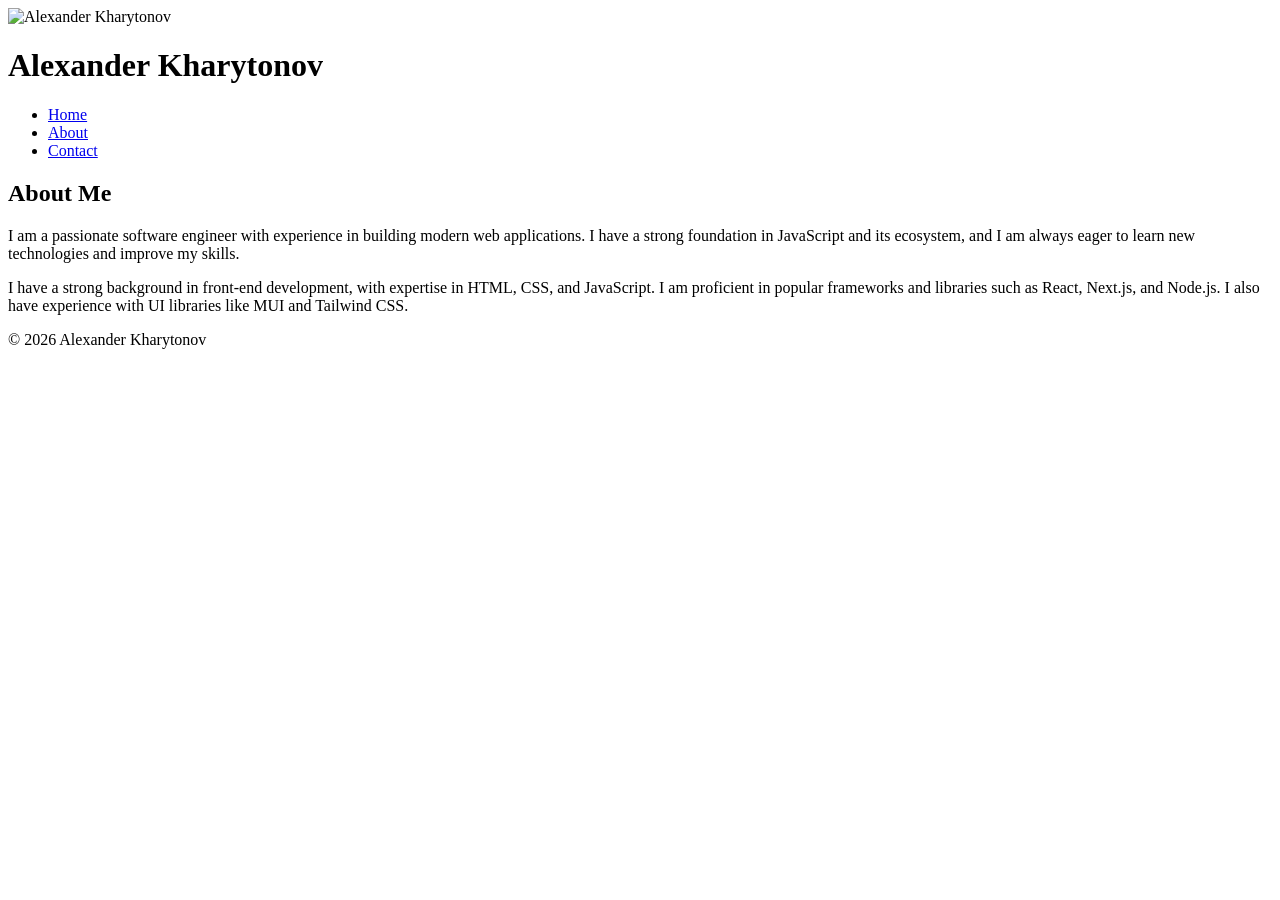
==== about.html @ a63f9db3 "Init" ====
<!doctype html>
<html lang="en">
  <head>
    <meta charset="UTF-8" />
    <meta name="author" content="Alexander Kharytonov" />
    <meta name="viewport" content="width=device-width, initial-scale=1.0" />
    <title>Alexander Kharytonov - About</title>
  </head>
  <body>
    <header>
      <img
        src="https://avatars.githubusercontent.com/u/14369174?v=4"
        alt="Alexander Kharytonov"
        width="100"
        height="100"
      />
      <h1>Alexander Kharytonov</h1>
    </header>
    <nav>
      <ul>
        <li><a href="./index.html">Home</a></li>
        <li><a href="./about.html">About</a></li>
        <li><a href="./contact.html">Contact</a></li>
      </ul>
    </nav>
    <main>
      <section>
        <h2>About Me</h2>
        <p>
          I am a passionate software engineer with experience in building modern
          web applications. I have a strong foundation in JavaScript and its
          ecosystem, and I am always eager to learn new technologies and improve
          my skills.
        </p>
        <p>
          I have a strong background in front-end development, with expertise in
          HTML, CSS, and JavaScript. I am proficient in popular frameworks and
          libraries such as React, Next.js, and Node.js. I also have experience
          with UI libraries like MUI and Tailwind CSS.
        </p>
      </section>
    </main>
    <footer>
      <p>&copy; 2026 Alexander Kharytonov</p>
    </footer>
  </body>
</html>
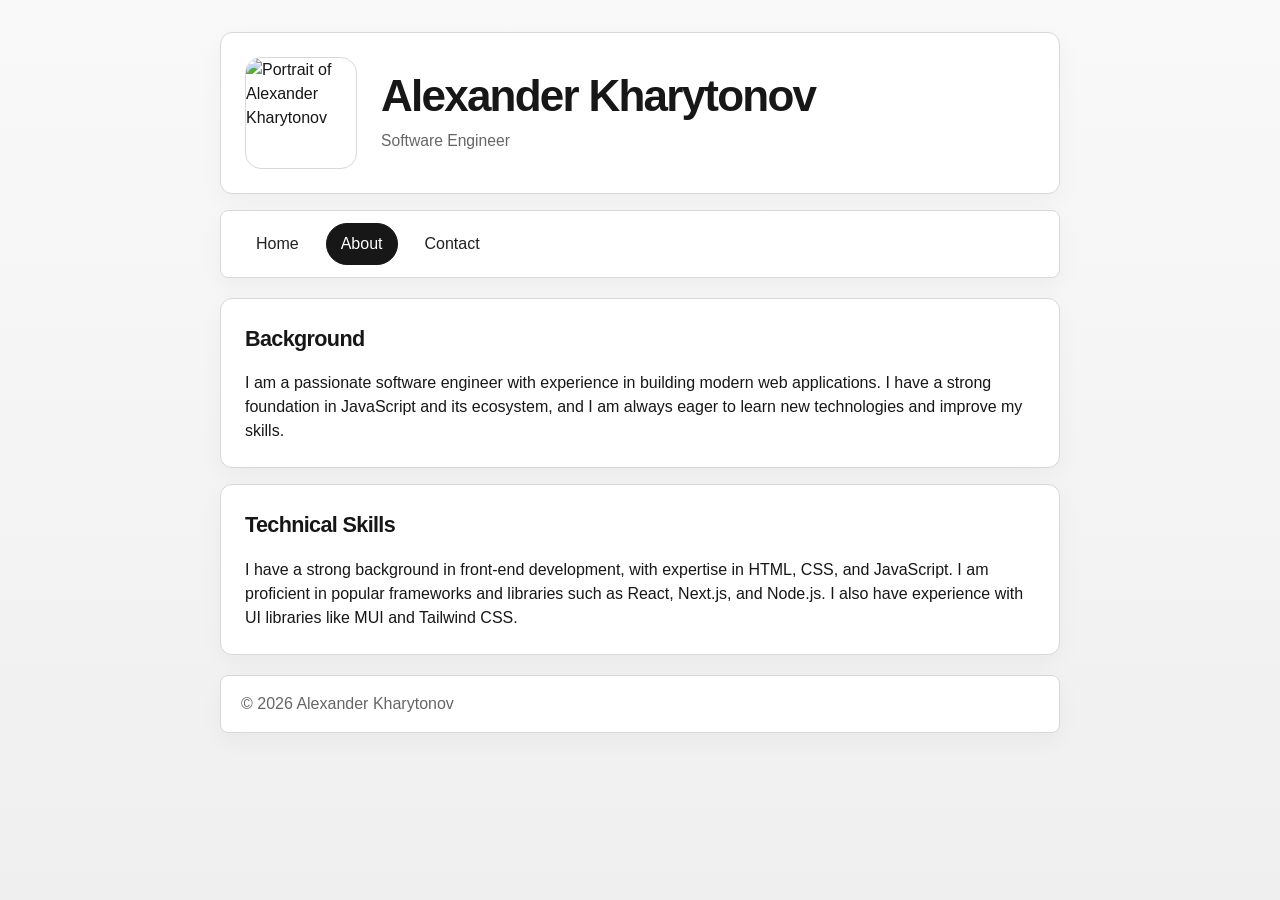
==== commit 57f64f3e: "Update stylesheet" ====
--- a/about.html
+++ b/about.html
@@ -3,35 +3,63 @@
   <head>
     <meta charset="UTF-8" />
     <meta name="author" content="Alexander Kharytonov" />
+    <meta
+      name="description"
+      content="WBS | About Alexander Kharytonov, software engineer."
+    />
     <meta name="viewport" content="width=device-width, initial-scale=1.0" />
-    <title>Alexander Kharytonov - About</title>
+    <link rel="preconnect" href="https://fonts.googleapis.com" />
+    <link rel="preconnect" href="https://fonts.gstatic.com" crossorigin />
+    <link
+      href="https://fonts.googleapis.com/css2?family=Google+Sans:wght@400;500;700&display=swap"
+      rel="stylesheet"
+    />
+    <link rel="stylesheet" href="./styles.css" />
+    <title>WBS | Alexander Kharytonov - About</title>
   </head>
-  <body>
-    <header>
-      <img
-        src="https://avatars.githubusercontent.com/u/14369174?v=4"
-        alt="Alexander Kharytonov"
-        width="100"
-        height="100"
-      />
-      <h1>Alexander Kharytonov</h1>
+  <body class="page">
+    <header class="site-header">
+      <figure class="site-header__figure">
+        <img
+          src="https://avatars.githubusercontent.com/u/14369174?v=4"
+          alt="Portrait of Alexander Kharytonov"
+          width="100"
+          height="100"
+          class="site-header__image"
+        />
+      </figure>
+      <div class="site-header__content">
+        <h1 class="site-header__title">Alexander Kharytonov</h1>
+        <p class="site-header__subtitle">Software Engineer</p>
+      </div>
     </header>
-    <nav>
-      <ul>
-        <li><a href="./index.html">Home</a></li>
-        <li><a href="./about.html">About</a></li>
-        <li><a href="./contact.html">Contact</a></li>
+    <nav class="site-nav">
+      <ul class="nav-list">
+        <li class="nav-list__item">
+          <a class="nav-list__link" href="./index.html">Home</a>
+        </li>
+        <li class="nav-list__item">
+          <a class="nav-list__link nav-list__link--active" href="./about.html"
+            >About</a
+          >
+        </li>
+        <li class="nav-list__item">
+          <a class="nav-list__link" href="./contact.html">Contact</a>
+        </li>
       </ul>
     </nav>
-    <main>
-      <section>
-        <h2>About Me</h2>
+    <main class="site-main">
+      <section class="site-section">
+        <h2 class="site-section__title">Background</h2>
         <p>
           I am a passionate software engineer with experience in building modern
           web applications. I have a strong foundation in JavaScript and its
           ecosystem, and I am always eager to learn new technologies and improve
           my skills.
         </p>
+      </section>
+      <section class="site-section">
+        <h2 class="site-section__title">Technical Skills</h2>
         <p>
           I have a strong background in front-end development, with expertise in
           HTML, CSS, and JavaScript. I am proficient in popular frameworks and
@@ -40,7 +68,7 @@
         </p>
       </section>
     </main>
-    <footer>
+    <footer class="site-footer">
       <p>&copy; 2026 Alexander Kharytonov</p>
     </footer>
   </body>
--- a/styles.css
+++ b/styles.css
@@ -0,0 +1,309 @@
+:root {
+  --color-background: #efefef;
+  --color-surface: #ffffff;
+  --color-surface-muted: #f5f5f5;
+  --color-text: #171717;
+  --color-text-muted: #666666;
+  --color-border: #d8d8d8;
+  --color-accent: #202020;
+  --color-accent-dark: #000000;
+  --shadow-soft: 0 8px 24px rgba(0, 0, 0, 0.04);
+  --radius-large: 12px;
+  --radius-medium: 8px;
+  --radius-small: 4px;
+}
+
+*,
+*::before,
+*::after {
+  box-sizing: border-box;
+}
+
+html {
+  font-size: 16px;
+}
+
+body {
+  margin: 0;
+  min-height: 100vh;
+  padding: 32px 20px 48px;
+  font-family: "Google Sans", "Google Sans Text", Arial, sans-serif;
+  line-height: 1.5;
+  color: var(--color-text);
+  background: linear-gradient(180deg, #f9f9f9 0%, var(--color-background) 100%);
+}
+
+img {
+  display: block;
+  max-width: 100%;
+}
+
+a {
+  color: var(--color-accent);
+  text-decoration-thickness: 0.08em;
+  text-underline-offset: 0.2em;
+}
+
+a:hover,
+a:focus {
+  color: var(--color-accent-dark);
+}
+
+.page {
+  max-width: 880px;
+  margin: 0 auto;
+}
+
+.site-header,
+.site-nav,
+.site-section,
+.site-footer {
+  background-color: var(--color-surface);
+  border: 1px solid var(--color-border);
+  box-shadow: var(--shadow-soft);
+}
+
+.site-header {
+  display: flex;
+  align-items: center;
+  gap: 24px;
+  padding: 24px;
+  border-radius: var(--radius-large);
+}
+
+.site-header__figure {
+  margin: 0;
+  flex-shrink: 0;
+}
+
+.site-header__image {
+  width: 112px;
+  height: 112px;
+  border-radius: 16px;
+  object-fit: cover;
+  border: 1px solid var(--color-border);
+}
+
+.site-header__title {
+  margin: 0;
+  font-size: clamp(2rem, 4vw, 2.75rem);
+  line-height: 1.05;
+  letter-spacing: -0.04em;
+}
+
+.site-header__subtitle {
+  margin: 10px 0 0;
+  color: var(--color-text-muted);
+  font-size: 0.98rem;
+}
+
+.site-nav {
+  margin-top: 16px;
+  padding: 12px 20px;
+  border-radius: var(--radius-medium);
+}
+
+.nav-list,
+.skill-list,
+.profile-list {
+  margin: 0;
+  padding: 0;
+  list-style: none;
+}
+
+.nav-list {
+  display: flex;
+  flex-wrap: wrap;
+  gap: 12px;
+}
+
+.nav-list__link {
+  display: inline-block;
+  padding: 8px 14px;
+  border: 1px solid transparent;
+  border-radius: 999px;
+  background-color: transparent;
+  text-decoration: none;
+  font-weight: 500;
+  transition:
+    border-color 0.2s ease,
+    background-color 0.2s ease;
+}
+
+.nav-list__link:hover,
+.nav-list__link:focus {
+  border-color: var(--color-border);
+  background-color: var(--color-surface-muted);
+}
+
+.nav-list__link--active {
+  border-color: var(--color-text);
+  background-color: var(--color-text);
+  color: var(--color-surface);
+}
+
+.nav-list__link--active:hover,
+.nav-list__link--active:focus {
+  border-color: var(--color-text);
+  background-color: var(--color-text);
+  color: var(--color-surface);
+}
+
+.site-main {
+  margin-top: 20px;
+  display: grid;
+  gap: 16px;
+}
+
+.site-section {
+  padding: 24px;
+  border-radius: var(--radius-large);
+}
+
+.site-section__title {
+  margin-top: 0;
+  margin-bottom: 14px;
+  font-size: 1.35rem;
+  letter-spacing: -0.03em;
+}
+
+.site-section p:last-child,
+.site-section ul:last-child,
+.site-section address:last-child,
+.site-section form:last-child {
+  margin-bottom: 0;
+}
+
+.skill-list,
+.profile-list {
+  display: grid;
+  gap: 10px;
+}
+
+.skill-list {
+  grid-template-columns: repeat(auto-fit, minmax(220px, 1fr));
+}
+
+.skill-list__item,
+.profile-list__item {
+  padding: 12px 14px;
+  border: 1px solid var(--color-border);
+  border-radius: var(--radius-small);
+  background-color: #fafafa;
+}
+
+.contact-details {
+  margin-bottom: 20px;
+  font-style: normal;
+}
+
+.contact-details p {
+  margin: 0;
+}
+
+.contact-form {
+  display: grid;
+  gap: 16px;
+}
+
+.contact-form__group {
+  margin: 0;
+  padding: 20px;
+  border: 1px solid var(--color-border);
+  border-radius: var(--radius-medium);
+  background-color: #fcfcfc;
+}
+
+.contact-form__legend {
+  padding: 0 8px;
+  font-weight: 700;
+}
+
+.contact-form__field {
+  display: grid;
+  gap: 8px;
+}
+
+.contact-form__field + .contact-form__field {
+  margin-top: 16px;
+}
+
+.contact-form label {
+  font-weight: 600;
+}
+
+.contact-form input,
+.contact-form select,
+.contact-form textarea {
+  width: 100%;
+  padding: 11px 13px;
+  font: inherit;
+  color: inherit;
+  background-color: var(--color-surface);
+  border: 1px solid var(--color-border);
+  border-radius: var(--radius-small);
+}
+
+.contact-form textarea {
+  min-height: 140px;
+  resize: vertical;
+}
+
+.button {
+  justify-self: start;
+  padding: 11px 20px;
+  border: 0;
+  border-radius: 999px;
+  font: inherit;
+  font-weight: 600;
+  color: #fff;
+  background-color: var(--color-accent);
+  cursor: pointer;
+  box-shadow: none;
+}
+
+.button:hover,
+.button:focus {
+  background-color: var(--color-accent-dark);
+}
+
+.site-footer {
+  margin-top: 20px;
+  padding: 16px 20px;
+  border-radius: var(--radius-medium);
+  color: var(--color-text-muted);
+}
+
+.site-footer p {
+  margin: 0;
+}
+
+@media (max-width: 640px) {
+  body {
+    padding: 20px 14px 32px;
+  }
+
+  .site-header,
+  .site-section {
+    padding: 20px;
+  }
+
+  .site-header {
+    flex-direction: column;
+    align-items: flex-start;
+  }
+
+  .site-nav {
+    padding: 14px 16px;
+  }
+
+  .nav-list {
+    flex-direction: column;
+  }
+
+  .nav-list__link,
+  .button {
+    width: 100%;
+    text-align: center;
+  }
+}
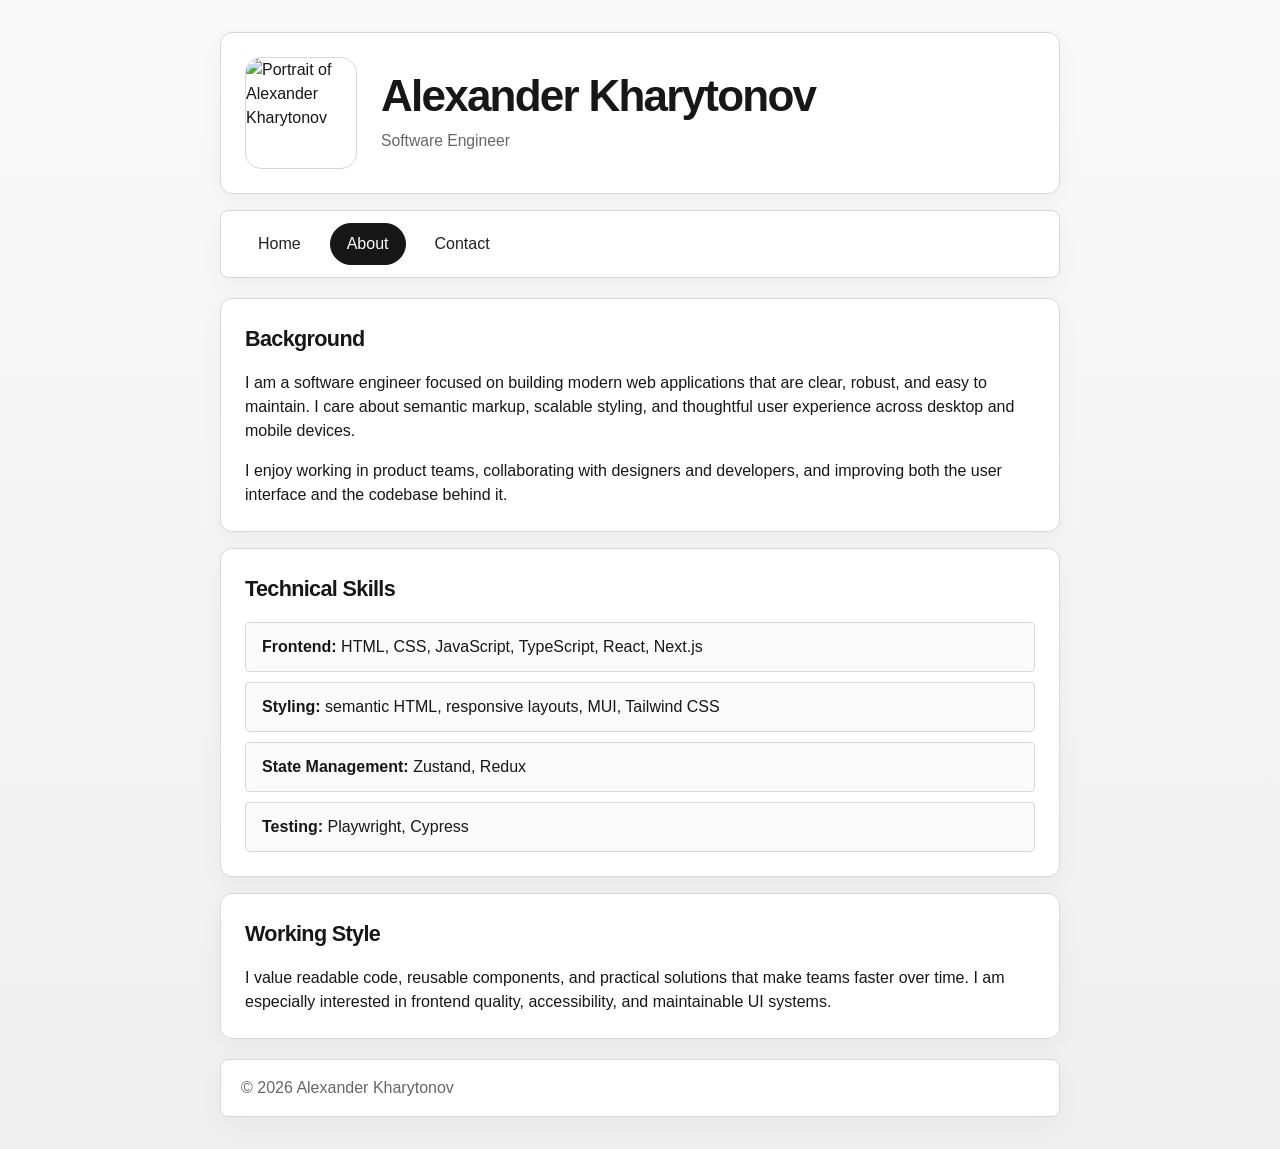
==== commit eb8723b6: "Update stylesheet" ====
--- a/about.html
+++ b/about.html
@@ -23,8 +23,6 @@
         <img
           src="https://avatars.githubusercontent.com/u/14369174?v=4"
           alt="Portrait of Alexander Kharytonov"
-          width="100"
-          height="100"
           class="site-header__image"
         />
       </figure>
@@ -52,19 +50,42 @@
       <section class="site-section">
         <h2 class="site-section__title">Background</h2>
         <p>
-          I am a passionate software engineer with experience in building modern
-          web applications. I have a strong foundation in JavaScript and its
-          ecosystem, and I am always eager to learn new technologies and improve
-          my skills.
+          I am a software engineer focused on building modern web applications
+          that are clear, robust, and easy to maintain. I care about semantic
+          markup, scalable styling, and thoughtful user experience across
+          desktop and mobile devices.
+        </p>
+        <p>
+          I enjoy working in product teams, collaborating with designers and
+          developers, and improving both the user interface and the codebase
+          behind it.
         </p>
       </section>
       <section class="site-section">
         <h2 class="site-section__title">Technical Skills</h2>
+        <ul class="detail-list">
+          <li class="detail-list__item">
+            <strong>Frontend:</strong> HTML, CSS, JavaScript, TypeScript, React,
+            Next.js
+          </li>
+          <li class="detail-list__item">
+            <strong>Styling:</strong> semantic HTML, responsive layouts, MUI,
+            Tailwind CSS
+          </li>
+          <li class="detail-list__item">
+            <strong>State Management:</strong> Zustand, Redux
+          </li>
+          <li class="detail-list__item">
+            <strong>Testing:</strong> Playwright, Cypress
+          </li>
+        </ul>
+      </section>
+      <section class="site-section">
+        <h2 class="site-section__title">Working Style</h2>
         <p>
-          I have a strong background in front-end development, with expertise in
-          HTML, CSS, and JavaScript. I am proficient in popular frameworks and
-          libraries such as React, Next.js, and Node.js. I also have experience
-          with UI libraries like MUI and Tailwind CSS.
+          I value readable code, reusable components, and practical solutions
+          that make teams faster over time. I am especially interested in
+          frontend quality, accessibility, and maintainable UI systems.
         </p>
       </section>
     </main>
--- a/styles.css
+++ b/styles.css
@@ -26,7 +26,7 @@
 body {
   margin: 0;
   min-height: 100vh;
-  padding: 32px 20px 48px;
+  padding: 32px 20px;
   font-family: "Google Sans", "Google Sans Text", Arial, sans-serif;
   line-height: 1.5;
   color: var(--color-text);
@@ -52,6 +52,8 @@
 .page {
   max-width: 880px;
   margin: 0 auto;
+  display: flex;
+  flex-direction: column;
 }
 
 .site-header,
@@ -78,7 +80,7 @@
 
 .site-header__image {
   width: 112px;
-  height: 112px;
+  aspect-ratio: 1 / 1;
   border-radius: 16px;
   object-fit: cover;
   border: 1px solid var(--color-border);
@@ -105,7 +107,9 @@
 
 .nav-list,
 .skill-list,
-.profile-list {
+.profile-list,
+.highlight-list,
+.detail-list {
   margin: 0;
   padding: 0;
   list-style: none;
@@ -119,7 +123,7 @@
 
 .nav-list__link {
   display: inline-block;
-  padding: 8px 14px;
+  padding: 8px 16px;
   border: 1px solid transparent;
   border-radius: 999px;
   background-color: transparent;
@@ -160,11 +164,19 @@
   border-radius: var(--radius-large);
 }
 
+.site-section--hero {
+  background: linear-gradient(180deg, #ffffff 0%, #fbfbfb 100%);
+}
+
 .site-section__title {
   margin-top: 0;
-  margin-bottom: 14px;
+  margin-bottom: 16px;
   font-size: 1.35rem;
   letter-spacing: -0.03em;
+}
+
+.site-section__intro {
+  margin-top: 0;
 }
 
 .site-section p:last-child,
@@ -175,7 +187,9 @@
 }
 
 .skill-list,
-.profile-list {
+.profile-list,
+.highlight-list,
+.detail-list {
   display: grid;
   gap: 10px;
 }
@@ -185,14 +199,22 @@
 }
 
 .skill-list__item,
-.profile-list__item {
-  padding: 12px 14px;
+.profile-list__item,
+.highlight-list__item,
+.detail-list__item {
+  padding: 12px 16px;
   border: 1px solid var(--color-border);
   border-radius: var(--radius-small);
   background-color: #fafafa;
 }
 
+.detail-list__item strong {
+  font-weight: 700;
+}
+
 .contact-details {
+  display: grid;
+  gap: 8px;
   margin-bottom: 20px;
   font-style: normal;
 }
@@ -280,7 +302,26 @@
 
 @media (max-width: 640px) {
   body {
-    padding: 20px 14px 32px;
+    padding: 16px;
+  }
+
+  .site-nav {
+    order: -1;
+    margin-top: 0;
+    margin-bottom: 16px;
+  }
+
+  .nav-list__item {
+    flex: 1 1 0;
+  }
+
+  .nav-list__link {
+    width: 100%;
+    text-align: center;
+  }
+
+  .site-header {
+    order: 0;
   }
 
   .site-header,
@@ -293,12 +334,17 @@
     align-items: flex-start;
   }
 
+  .site-header__image {
+    width: 100%;
+    aspect-ratio: 16 / 9;
+  }
+
+  .site-header__content {
+    width: 100%;
+  }
+
   .site-nav {
-    padding: 14px 16px;
-  }
-
-  .nav-list {
-    flex-direction: column;
+    padding: 16px;
   }
 
   .nav-list__link,
